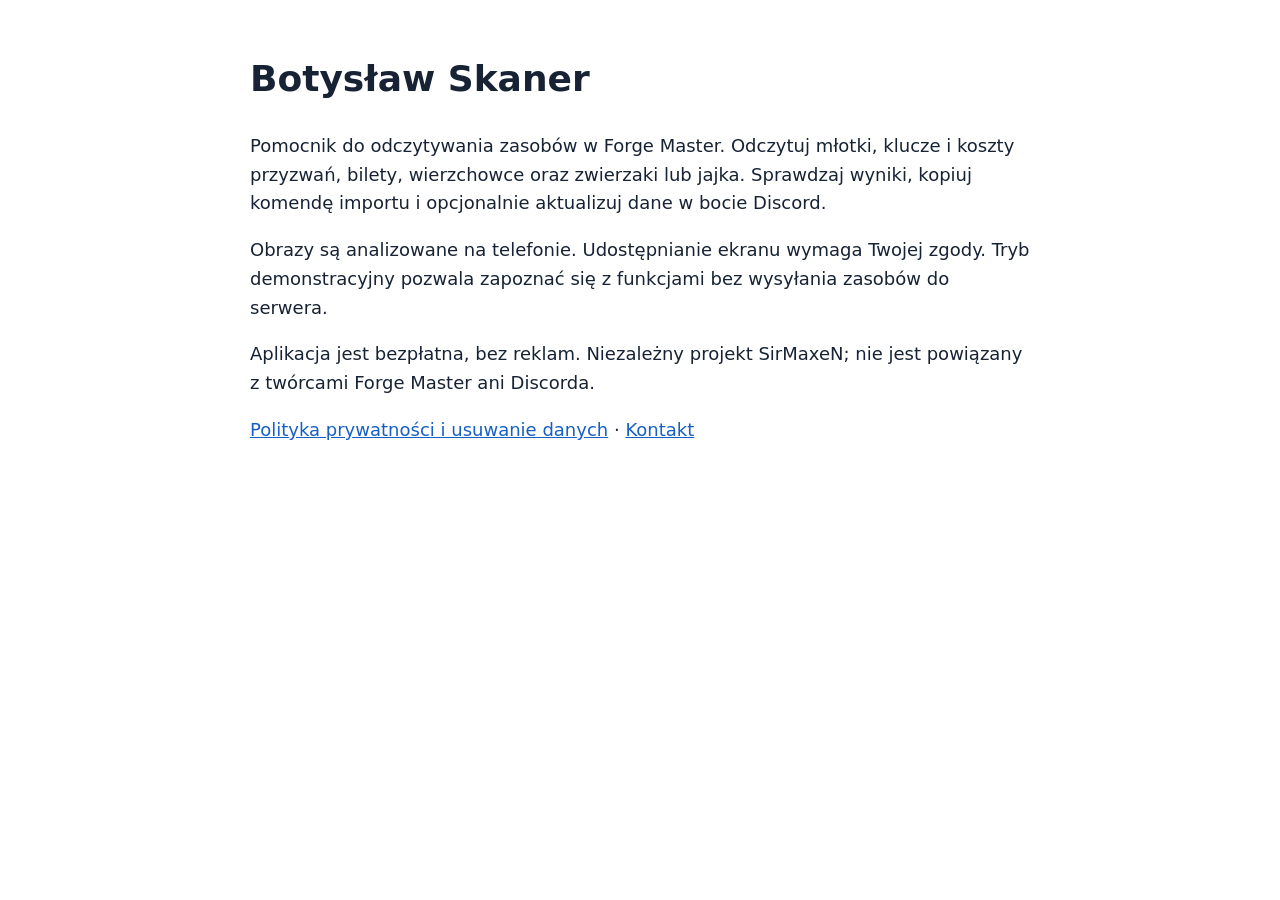
==== docs/play-console/index.html @ 7d5c035e "Initialize Botyslaw Skaner Android project" ====
<!doctype html><html lang="pl"><meta charset="utf-8"><meta name="viewport" content="width=device-width,initial-scale=1"><title>Botysław Skaner — SirMaxeN</title><style>body{font:18px/1.6 system-ui;max-width:780px;margin:50px auto;padding:0 24px;color:#172334}a{color:#165fc4}</style><main><h1>Botysław Skaner</h1><p>Pomocnik do odczytywania zasobów w Forge Master. Odczytuj młotki, klucze i koszty przyzwań, bilety, wierzchowce oraz zwierzaki lub jajka. Sprawdzaj wyniki, kopiuj komendę importu i opcjonalnie aktualizuj dane w bocie Discord.</p><p>Obrazy są analizowane na telefonie. Udostępnianie ekranu wymaga Twojej zgody. Tryb demonstracyjny pozwala zapoznać się z funkcjami bez wysyłania zasobów do serwera.</p><p>Aplikacja jest bezpłatna, bez reklam. Niezależny projekt SirMaxeN; nie jest powiązany z twórcami Forge Master ani Discorda.</p><p><a href="privacy.html">Polityka prywatności i usuwanie danych</a> · <a href="mailto:jakubkomar.jk@gmail.com">Kontakt</a></p></main></html>
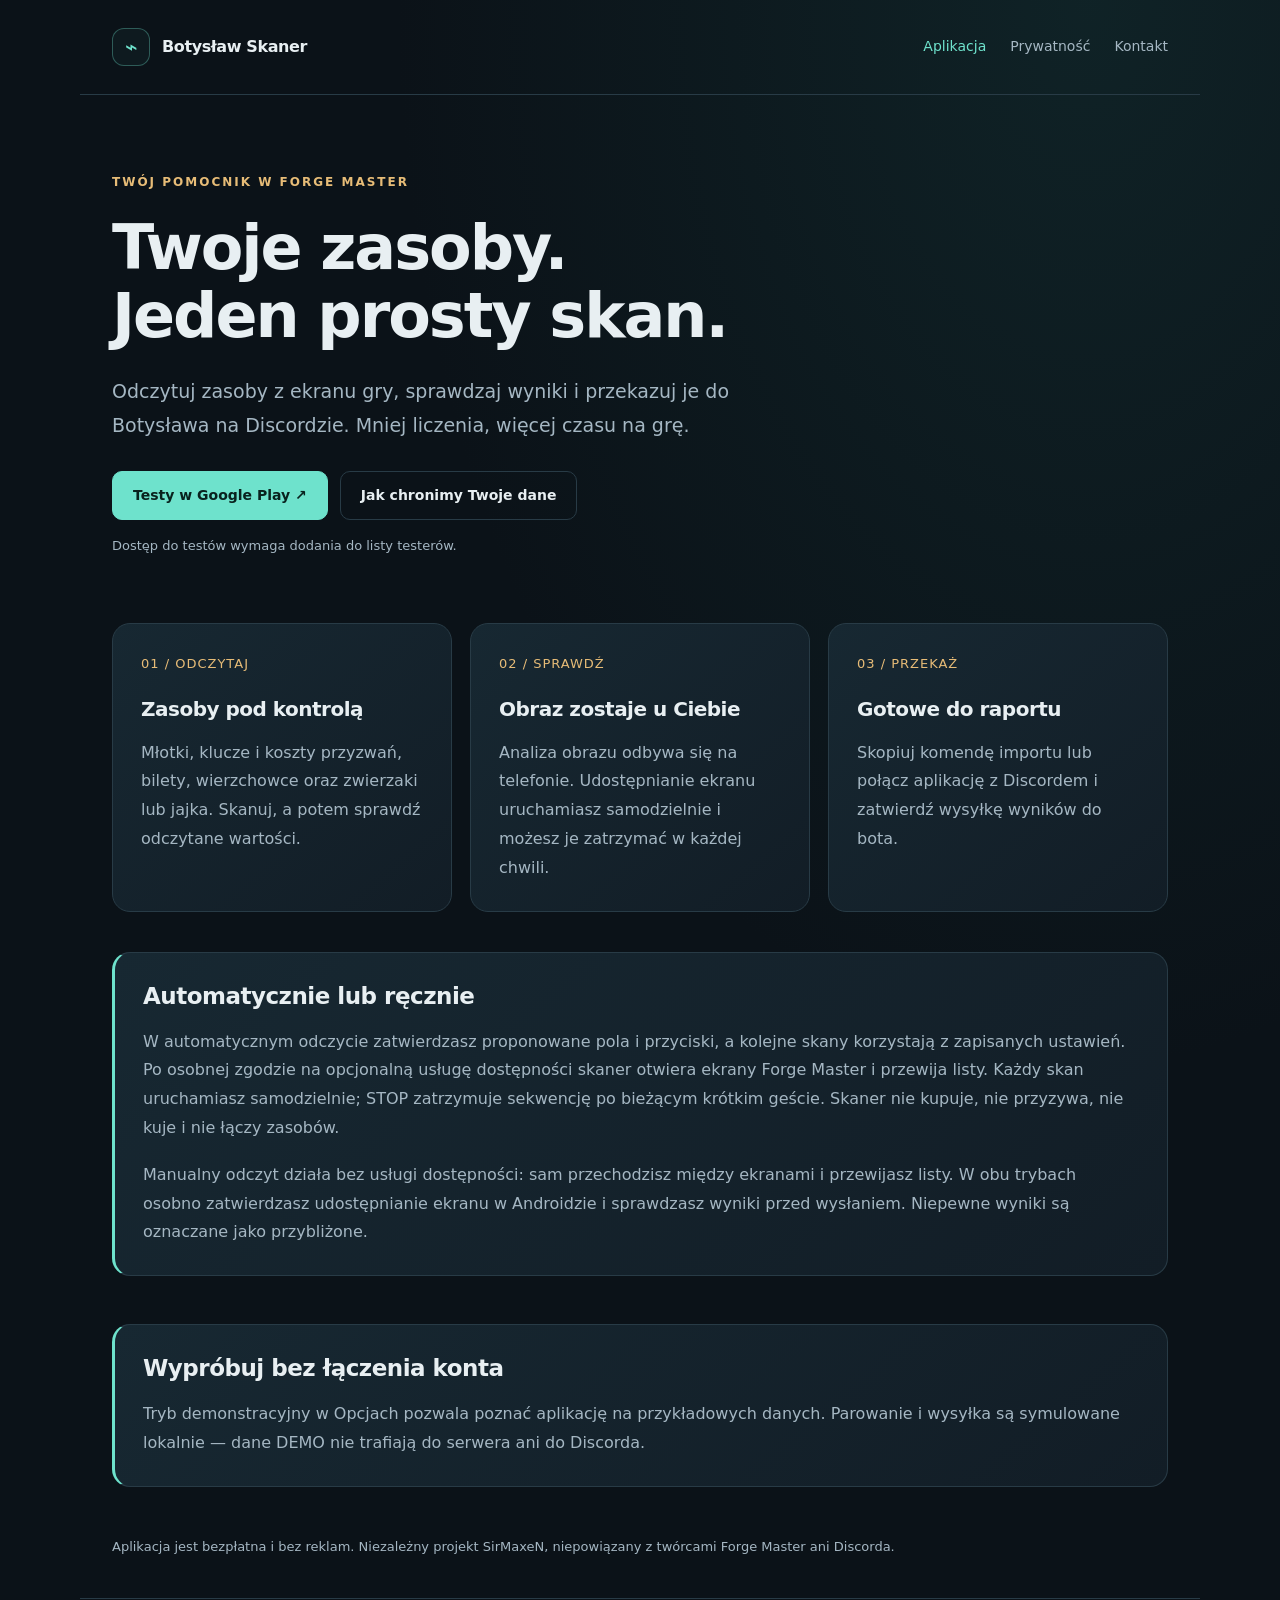
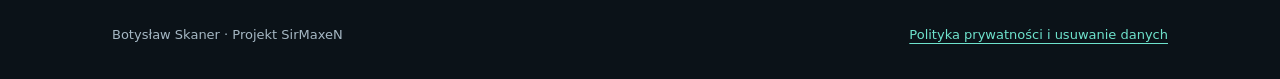
==== commit 9ab90479: "Battle, research, simulation" ====
--- a/docs/play-console/index.html
+++ b/docs/play-console/index.html
@@ -1 +1,5 @@
-<!doctype html><html lang="pl"><meta charset="utf-8"><meta name="viewport" content="width=device-width,initial-scale=1"><title>Botysław Skaner — SirMaxeN</title><style>body{font:18px/1.6 system-ui;max-width:780px;margin:50px auto;padding:0 24px;color:#172334}a{color:#165fc4}</style><main><h1>Botysław Skaner</h1><p>Pomocnik do odczytywania zasobów w Forge Master. Odczytuj młotki, klucze i koszty przyzwań, bilety, wierzchowce oraz zwierzaki lub jajka. Sprawdzaj wyniki, kopiuj komendę importu i opcjonalnie aktualizuj dane w bocie Discord.</p><p>Obrazy są analizowane na telefonie. Udostępnianie ekranu wymaga Twojej zgody. Tryb demonstracyjny pozwala zapoznać się z funkcjami bez wysyłania zasobów do serwera.</p><p>Aplikacja jest bezpłatna, bez reklam. Niezależny projekt SirMaxeN; nie jest powiązany z twórcami Forge Master ani Discorda.</p><p><a href="privacy.html">Polityka prywatności i usuwanie danych</a> · <a href="mailto:jakubkomar.jk@gmail.com">Kontakt</a></p></main></html>+<!doctype html>
+<html lang="pl"><head><meta charset="utf-8"><meta name="viewport" content="width=device-width,initial-scale=1"><meta name="theme-color" content="#0b1218"><title>Botysław Skaner — SirMaxeN</title><link rel="stylesheet" href="site.css?v=20261026"></head><body>
+<header><a class="brand" href="./"><span class="mark" aria-hidden="true">⌁</span>Botysław Skaner</a><nav aria-label="Nawigacja"><a href="./" aria-current="page">Aplikacja</a><a href="privacy.html" >Prywatność</a><a href="mailto:jakubkomar.jk@gmail.com">Kontakt</a></nav></header>
+<main><div class="hero"><span class="eyebrow">Twój pomocnik w Forge Master</span><h1>Twoje zasoby.<br>Jeden prosty skan.</h1><p class="lead">Odczytuj zasoby z ekranu gry, sprawdzaj wyniki i przekazuj je do Botysława na Discordzie. Mniej liczenia, więcej czasu na grę.</p><div class="buttons"><a class="button primary" href="https://play.google.com/apps/testing/com.sirmaxen.BotyslawSkaner">Testy w Google Play ↗</a><a class="button" href="privacy.html">Jak chronimy Twoje dane</a></div><p class="meta" style="margin-top:14px">Dostęp do testów wymaga dodania do listy testerów.</p></div><div class="cards"><section class="card"><span class="number">01 / ODCZYTAJ</span><h2>Zasoby pod kontrolą</h2><p>Młotki, klucze i koszty przyzwań, bilety, wierzchowce oraz zwierzaki lub jajka. Skanuj, a potem sprawdź odczytane wartości.</p></section><section class="card"><span class="number">02 / SPRAWDŹ</span><h2>Obraz zostaje u Ciebie</h2><p>Analiza obrazu odbywa się na telefonie. Udostępnianie ekranu uruchamiasz samodzielnie i możesz je zatrzymać w każdej chwili.</p></section><section class="card"><span class="number">03 / PRZEKAŻ</span><h2>Gotowe do raportu</h2><p>Skopiuj komendę importu lub połącz aplikację z Discordem i zatwierdź wysyłkę wyników do bota.</p></section></div><section class="notice"><h2>Automatycznie lub ręcznie</h2><p>W automatycznym odczycie zatwierdzasz proponowane pola i przyciski, a kolejne skany korzystają z zapisanych ustawień. Po osobnej zgodzie na opcjonalną usługę dostępności skaner otwiera ekrany Forge Master i przewija listy. Każdy skan uruchamiasz samodzielnie; STOP zatrzymuje sekwencję po bieżącym krótkim geście. Skaner nie kupuje, nie przyzywa, nie kuje i nie łączy zasobów.</p><p>Manualny odczyt działa bez usługi dostępności: sam przechodzisz między ekranami i przewijasz listy. W obu trybach osobno zatwierdzasz udostępnianie ekranu w Androidzie i sprawdzasz wyniki przed wysłaniem. Niepewne wyniki są oznaczane jako przybliżone.</p></section><section class="notice"><h2>Wypróbuj bez łączenia konta</h2><p>Tryb demonstracyjny w Opcjach pozwala poznać aplikację na przykładowych danych. Parowanie i wysyłka są symulowane lokalnie — dane DEMO nie trafiają do serwera ani do Discorda.</p></section><p class="meta" style="margin-bottom:40px">Aplikacja jest bezpłatna i bez reklam. Niezależny projekt SirMaxeN, niepowiązany z twórcami Forge Master ani Discorda.</p></main>
+<footer><p>Botysław Skaner · Projekt SirMaxeN</p><a href="privacy.html">Polityka prywatności i usuwanie danych</a></footer></body></html>
--- a/docs/play-console/site.css
+++ b/docs/play-console/site.css
@@ -0,0 +1 @@
+:root{color-scheme:dark;--bg:#0b1218;--panel:#121e27;--text:#e8eff2;--muted:#a5b7c3;--accent:#6ee2cc;--gold:#e7bc77;--line:#283b46}*{box-sizing:border-box}html{scroll-behavior:smooth;scroll-padding-top:24px}body{margin:0;background:radial-gradient(ellipse at 85% 0%,#163b3c66,transparent 45%),var(--bg);color:var(--text);font:16px/1.8 system-ui,-apple-system,Segoe UI,sans-serif}a{color:var(--accent);text-underline-offset:4px}a:hover{color:#b1ffed}a:focus-visible{outline:2px solid var(--gold);outline-offset:5px}header,main,footer{max-width:1120px;margin:auto;padding-left:32px;padding-right:32px}header{display:flex;align-items:center;justify-content:space-between;gap:24px;padding-top:28px;padding-bottom:28px;border-bottom:1px solid var(--line)}.brand{display:flex;align-items:center;gap:12px;color:var(--text);font-weight:750;text-decoration:none;letter-spacing:-.4px}.mark{display:grid;place-items:center;width:38px;height:38px;border:1px solid #6ee2cc55;border-radius:12px;color:var(--accent);background:#6ee2cc0a;font-size:21px}nav{display:flex;gap:24px;font-size:14px}nav a{color:var(--muted);text-decoration:none}nav a[aria-current=page]{color:var(--accent)}.hero{padding-top:72px;padding-bottom:48px;max-width:800px}.eyebrow{font-size:12px;text-transform:uppercase;letter-spacing:2px;color:var(--gold);font-weight:750}h1{font-size:clamp(34px,5.3vw,62px);line-height:1.1;letter-spacing:-2px;margin:18px 0 24px}h2{font-size:23px;line-height:1.35;letter-spacing:-.5px;margin:0 0 16px}p{margin:0 0 18px}.lead{font-size:19px;color:var(--muted);max-width:680px}.buttons{display:flex;flex-wrap:wrap;gap:12px;margin-top:28px}.button{display:inline-block;padding:11px 20px;border-radius:10px;border:1px solid var(--line);text-decoration:none;color:var(--text);font-weight:650;font-size:14px}.button.primary{background:var(--accent);color:#09221e;border-color:var(--accent)}.button:hover{border-color:var(--accent)}.cards{display:grid;grid-template-columns:repeat(3,1fr);gap:18px;margin:0 0 40px}.card,.notice{background:linear-gradient(140deg,#172832,#121d26);border:1px solid var(--line);border-radius:18px;padding:28px}.card p{color:var(--muted);margin:0}.number{color:var(--gold);font-size:13px;letter-spacing:1px;display:block;margin-bottom:20px}.card h2{font-size:20px}.notice{border-left:3px solid var(--accent);margin-bottom:48px}.notice p:last-child{margin:0}.notice p{color:var(--muted)}.document{display:grid;grid-template-columns:230px minmax(0,1fr);gap:48px;padding-bottom:48px}.toc{align-self:start;position:sticky;top:24px;border-top:1px solid var(--line);padding-top:20px;font-size:13px}.toc strong{display:block;color:var(--gold);margin-bottom:12px}.toc a{display:block;color:var(--muted);text-decoration:none;margin:0 0 10px;line-height:1.5}.toc a:hover{color:var(--accent)}article{min-width:0}article section{padding:28px 0 12px;border-top:1px solid var(--line)}article section p{color:#c6d3db}article section:first-child{padding-top:24px}code{font:13px/1.7 ui-monospace,monospace;color:var(--gold);background:#ffffff08;border:1px solid var(--line);padding:3px 7px;border-radius:5px;overflow-wrap:anywhere}.meta{color:var(--muted);font-size:13px}.meta code{font-size:12px}footer{border-top:1px solid var(--line);padding-top:24px;padding-bottom:32px;color:var(--muted);font-size:13px;display:flex;justify-content:space-between;gap:20px;flex-wrap:wrap}footer p{margin:0}video{width:100%;max-height:75vh;background:#000;border-radius:14px}.video-wrap{max-width:900px;padding-bottom:48px}@media(max-width:760px){header,main,footer{padding-left:20px;padding-right:20px}header{gap:16px;flex-wrap:wrap}nav{gap:18px}.hero{padding-top:44px;padding-bottom:32px}h1{letter-spacing:-1px}.cards{grid-template-columns:1fr}.card{padding:24px}.document{grid-template-columns:1fr;gap:28px}.toc{position:static;columns:2;column-gap:20px}.toc strong{column-span:all}.toc a{break-inside:avoid}.lead{font-size:17px}.meta code{display:inline-block;margin-top:6px}}@media(prefers-reduced-motion:reduce){html{scroll-behavior:auto}}
